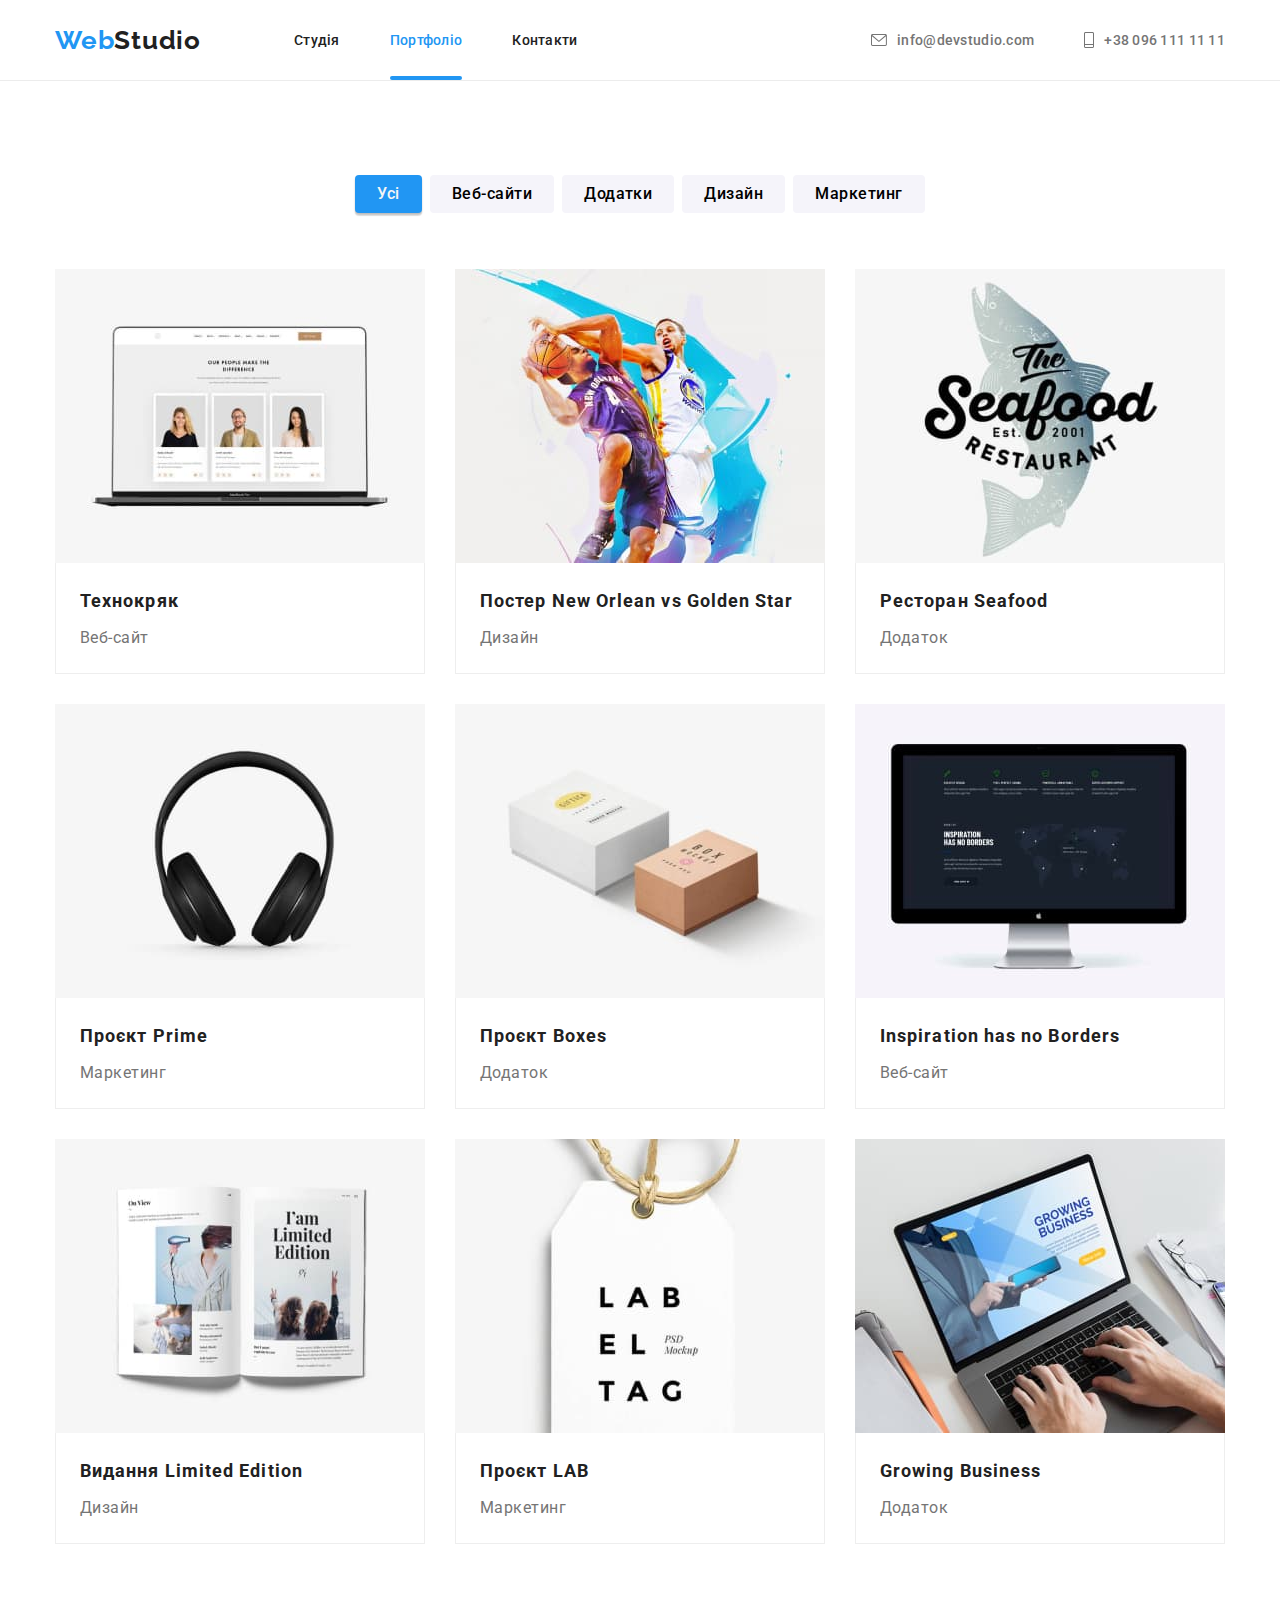
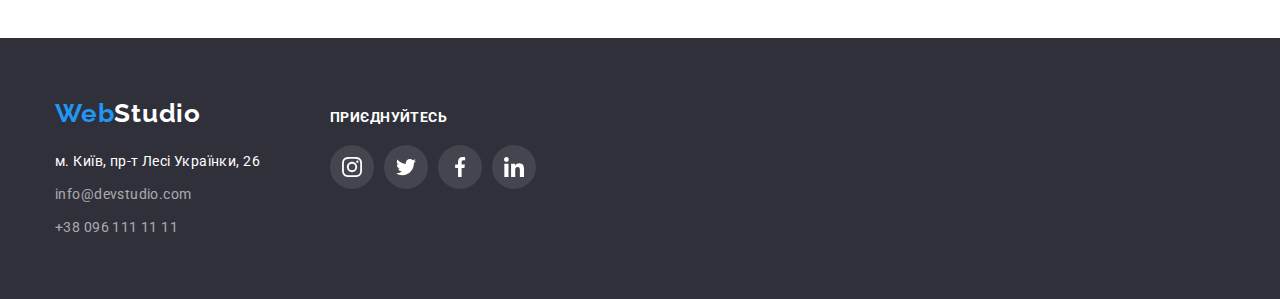
==== portfolio.html @ 5225bf41 "Initial commit" ====
<!DOCTYPE html>
<html lang="ek">
  <head>
    <meta charset="UTF-8" />
    <meta http-equiv="X-UA-Compatible" content="IE=edge" />
    <meta name="viewport" content="width=device-width, initial-scale=1.0" />
    <title>portfolio</title>

    <link rel="preconnect" href="https://fonts.googleapis.com" />
    <link rel="preconnect" href="https://fonts.gstatic.com" crossorigin />
    <link
      href="https://fonts.googleapis.com/css2?family=Raleway:wght@700&family=Roboto:wght@400;500;700;900&display=swap"
      rel="stylesheet"
    />

    <link rel="stylesheet" href="./CSS/modern-normalize.css" />

    <link rel="stylesheet" href="./CSS/style.css" />
  </head>
  <body>
    <!-- Шапка -->

    <header class="header">
      <div class="container container-head">
        <nav class="nav">
          <a class="logo-head" href="./index.html"><span class="accent">Web</span>Studio</a>
          <ul class="list-nav">
            <li class="item-nav">
              <a class="link-nav" href="./index.html">Студія</a>
            </li>
            <li class="item-nav ">
              <a class="link-nav active" href="./portfolio.html">Портфоліо</a>
            </li>
            <li class="item-nav">
              <a class="link-nav" href="">Контакти</a>
            </li>
          </ul>
        </nav>

        <ul class="list-contakt">
          <li class="item">
            <a
              class="link-address"
              href="mailto:info@devstudio.com"
              target="_blank"
              rel="noreferrer noopener"
            >
              <svg class="address-icons" width="16" height="12">
                <use href="./images/icons.svg#envelope"></use>
              </svg>

              info@devstudio.com</a
            >
          </li>
          <li class="item-tel">
            <a class="link-tel" href="tel:+380961111111" target="_blank" rel="noreferrer noopener">
              <svg class="tel-icons" width="10" height="16">
                <use href="./images/icons.svg#tel"></use>
              </svg>
              +38 096 111 11 11</a
            >
          </li>
        </ul>
      </div>
    </header>

    <!--Основа-->

    <main class="main">
      <section class="section main-nav">
        <div class="container">
          <h1 class="visually-hidden">Портфоліо</h1>
          <ul class="list-btn">
            <li class="item-btn">
              <button class="btn-all" type="button"><span class="text-all"> Усі </span></button>
            </li>
            <li class="item-btn">
              <button class="btn" type="button">Веб-сайти</button>
            </li>
            <li class="item-btn">
              <button class="btn" type="button">Додатки</button>
            </li>
            <li class="item-btn">
              <button class="btn" type="button">Дизайн</button>
            </li>
            <li class="item-btn">
              <button class="btn" type="button">Маркетинг</button>
            </li>
          </ul>

          <!--Проекти протфоліо-->

          <ul class="list-port">
            <li class="item-port">
              <div class="tomb-img">
              <img
                src="./images/portfolio/img-1.jpg"
                alt="на екрані фото трьох людей"
                class="img"
                width="370"
                height="294"
              />
              <div class="overlay">
                <p class="overlay-text">Ресурс пропонує комплексні пропозиції з різним рівнем функціоналу та сервісів. Все це дозволить відвідувачу отримати вичерпні відомості про компанію чи приватну особу.</p>
              </div>
              </div>
              <div class="bord">
                <h2 class="subject">Технокряк</h2>
                <p class="text-port">Веб-сайт</p>
              </div>
            </li>
            <li class="item-port">
              <div class="tomb-img">
              <img
                src="./images/portfolio/img-2.jpg"
                alt="два баскедболіста борються за мяч"
                class="img"
                width="370"
                height="294"
              />
              <div class="overlay">
                <p class="overlay-text">Ресурс пропонує комплексні пропозиції з різним рівнем функціоналу та сервісів. Все це дозволить відвідувачу отримати вичерпні відомості про компанію чи приватну особу.</p>
              </div>
              </div>
              <div class="bord">
                <h2 class="subject">Постер New Orlean vs Golden Star</h2>
                <p class="text-port">Дизайн</p>
              </div>
            </li>
            <li class="item-port">
              <div class="tomb-img">
              <img
                src="./images/portfolio/img-3.jpg"
                alt="логоти ресорану з робою"
                class="img"
                width="370"
                height="294"
              />
              <div class="overlay">
                <p class="overlay-text">Ресурс пропонує комплексні пропозиції з різним рівнем функціоналу та сервісів. Все це дозволить відвідувачу отримати вичерпні відомості про компанію чи приватну особу.</p>
              </div>
              </div>
              <div class="bord">
                <h2 class="subject">Ресторан Seafood</h2>
                <p class="text-port">Додаток</p>
              </div>
            </li>
            <li class="item-port">
              <div class="tomb-img">
              <img
                src="./images/portfolio/img-4.jpg"
                alt="наушники"
                class="img"
                width="370"
                height="294"
              />
              <div class="overlay">
                <p class="overlay-text">Ресурс пропонує комплексні пропозиції з різним рівнем функціоналу та сервісів. Все це дозволить відвідувачу отримати вичерпні відомості про компанію чи приватну особу.</p>
              </div>
              </div>
              <div class="bord">
                <h2 class="subject">Проєкт Prime</h2>
                <p class="text-port">Маркетинг</p>
              </div>
            </li>
            <li class="item-port">
              <div class="tomb-img">
              <img
                src="./images/portfolio/img-5.jpg"
                alt="дві коробки"
                class="img"
                width="370"
                height="294"
              />
              <div class="overlay">
                <p class="overlay-text">Ресурс пропонує комплексні пропозиції з різним рівнем функціоналу та сервісів. Все це дозволить відвідувачу отримати вичерпні відомості про компанію чи приватну особу.</p>
              </div>
              </div>
              <div class="bord">
                <h2 class="subject">Проєкт Boxes</h2>
                <p class="text-port">Додаток</p>
              </div>
            </li>
            <li class="item-port">
              <div class="tomb-img">
              <img
                src="./images/portfolio/img-6.jpg"
                alt="на екрані зображена карта світу"
                class="img"
                width="370"
                height="294"
              />
              <div class="overlay">
                <p class="overlay-text">Ресурс пропонує комплексні пропозиції з різним рівнем функціоналу та сервісів. Все це дозволить відвідувачу отримати вичерпні відомості про компанію чи приватну особу.</p>
              </div>
              </div>
              <div class="bord">
                <h2 class="subject">Inspiration has no Borders</h2>
                <p class="text-port">Веб-сайт</p>
              </div>
            </li>
            <li class="item-port">
              <div class="tomb-img">
              <img
                src="./images/portfolio/img-7.jpg"
                alt="розгорнута книга"
                class="img"
                width="370"
                height="294"
              />
              <div class="overlay">
                <p class="overlay-text">Ресурс пропонує комплексні пропозиції з різним рівнем функціоналу та сервісів. Все це дозволить відвідувачу отримати вичерпні відомості про компанію чи приватну особу.</p>
              </div>
              </div>
              <div class="bord">
                <h2 class="subject">Видання Limited Edition</h2>
                <p class="text-port">Дизайн</p>
              </div>
            </li>
            <li class="item-port">
              <div class="tomb-img">
              <img
                src="./images/portfolio/img-8.jpg"
                alt="бірка з логотипом"
                class="img"
                width="370"
                height="294"
              />
              <div class="overlay">
                <p class="overlay-text">Ресурс пропонує комплексні пропозиції з різним рівнем функціоналу та сервісів. Все це дозволить відвідувачу отримати вичерпні відомості про компанію чи приватну особу.</p>
              </div>
              </div>
              <div class="bord">
                <h2 class="subject">Проєкт LAB</h2>
                <p class="text-port">Маркетинг</p>
              </div>
            </li>
            <li class="item-port">
              <div class="tomb-img">
              <img
                src="./images/portfolio/img-9.jpg"
                alt="набирає на клавіатурі ноутбука"
                class="img"
                width="370"
                height="294"
              />
              <div class="overlay">
                <p class="overlay-text">Ресурс пропонує комплексні пропозиції з різним рівнем функціоналу та сервісів. Все це дозволить відвідувачу отримати вичерпні відомості про компанію чи приватну особу.</p>
              </div>
              </div>
              <div class="bord">
                <h2 class="subject">Growing Business</h2>
                <p class="text-port">Додаток</p>
              </div>
            </li>
          </ul>
        </div>
      </section>
    </main>

    <!-- Підвал -->

   <footer class="footer">
      <div class="container foot-wrap">
        <div class="contact">
        <a class="logo-foot" href="./index.html"><span class="accent">Web</span>Studio</a>
          <address class="cont">
            <ul class="list-cont">
              <li class="item-cont">
                <a class="link-cont" href="">м. Київ, пр-т Лесі Українки, 26</a>
              </li>
              <li class="item-cont">
                <a class="link-address-foot" href="mailto:info@devstudio.com">info@devstudio.com</a>
              </li>
              <li class="item-cont">
                <a class="link-tel-foot" href="tel:+380961111111">+38 096 111 11 11</a>
              </li>
            </ul>
          </address>
          </div>

          <div class="social-foot">
            <h2 class="title-foote">ПРИЄДНУЙТЕСЬ</h2>
            <ul class="socials list-foot">
              <li class="socilas-item-foot">
                <a
                  class="socials-link-foot"
                  href="https://www.instagram.com/"
                  target="_blank"
                  rel="noreferrer noopener"
                  aria-label="Instagram"
                >
                  <svg class="socials-icons-foot" width="20" height="20">
                    <use href="./images/icons.svg#instagram"></use>
                  </svg>
                </a>
              </li>
              <li class="socilas-item-foot">
                <a
                  class="socials-link-foot"
                  href="https://twitter.com/"
                  target="_blank"
                  rel="noreferrer noopener"
                  aria-label="Twitter"
                >
                  <svg class="socials-icons-foot" width="20" height="20">
                    <use href="./images/icons.svg#twitter"></use>
                  </svg>
                </a>
              </li>
              <li class="socilas-item-foot">
                <a
                  class="socials-link-foot"
                  href="https://www.facebook.com/"
                  target="_blank"
                  rel="noreferrer noopener"
                  aria-label="Facebook"
                >
                  <svg class="socials-icons-foot" width="20" height="20">
                    <use href="./images/icons.svg#facebook"></use></svg
                ></a>
              </li>
              <li class="socilas--foot">
                <a
                  class="socials-link-foot"
                  href="https://www.linkedin.com/"
                  target="_blank"
                  rel="noreferrer noopener"
                  aria-label="Linkedin"
                >
                  <svg class="socials-icons-foot" width="20" height="20">
                    <use href="./images/icons.svg#linkedin"></use></svg
                ></a>
              </li>
            </ul>
          </div>
        </div>
      </div>
    </footer>
  </body>
</html>
---- CSS/style.css ----
:root {
  --accent-color: #2196f3;
  --secondary-color: #f5f5f5;
  --primary-text-color: #212121;
  --secondary-text-color: #757575;
  --icons-color: #afb1b8;
  --backgraund-color: #ffffff;
  --animation: 250ms cubic-bezier(0.4, 0, 0.2, 1);
}

body {
  font-family: 'Roboto', sans-serif;
  font-style: normal;
  font-size: 14px;
  letter-spacing: 0.03em;
  color: var(--primary-text-color);
  background-color: var(--backgraund-color);
}
/* reset*/

html {
  box-sizing: border-box;
}

*,
*::after,
*::before {
  box-sizing: inherit;
}
h1,
h2,
h3,
h4,
h5,
h6,
p,
ul {
  padding-left: 0;
  margin: 0;
}

img {
  display: block;
  max-width: 100%;
  height: auto;
}

.container {
  width: 1200px;
  margin: 0 auto;
  padding: 0 15px;
}

/*   outline: 2px solid red; */

.section {
  padding: 94px 0px;
}

.visually-hidden {
  position: absolute;
  width: 1px;
  height: 1px;
  margin: -1px;
  border: 0;
  padding: 0;

  white-space: nowrap;
  clip-path: inset(100%);
  clip: rect(0 0 0 0);
  overflow: hidden;
}

ul {
  list-style: none;
  display: inline-flex;
}

/* Соціальці мережі*/

.socials {
  display: flex;
  justify-content: center;
  gap: 10px;
}

.socials-link {
  display: flex;
  justify-content: center;
  align-items: center;
  width: 44px;
  height: 44px;
  background-color: var(--backgraund-color);
  border-radius: 50%;
  fill: var(--icons-color);
  transition: color var(--animation), background-color var(--animation);
}

.socials-icons {
  /*fill: currentColor;*/
  transition: fill var(--animation), background-color var(--animation);
}

/* .socials-link:hover .socials-icons,
.socials-link:focus .socials-icons {
  fill: var(--accent-color);
}
  */

.socials-link:hover,
.socials-link:focus {
  background-color: var(--accent-color);
  fill: var(--backgraund-color);
}

/* Клієнти */

.icons-list {
  display: flex;
  justify-content: center;
  gap: 30px;
  flex-basis: calc((100% - 30px) / 6);
  /*fill: var(--icons-color);*/
  cursor: pointer;
}

/*.icons-item {
  display: flex;
  justify-content: center;
  align-items: center;
  width: 170px;
  height: 92px;
  border: 1px solid var(--icons-color);
  border-radius: 4px;
}
*/
.icons-link {
  display: flex;
  justify-content: center;
  align-items: center;
  width: 170px;
  height: 92px;
  fill: var(--icons-color);
  border: 1px solid var(--icons-color);
  border-radius: 4px;
  transition: color var(--animation), background-color var(--animation);
}

.cliens-icons {
  transition: fill var(--animation);
}

.icons-link:hover,
.icons-link:focus {
  fill: var(--accent-color);
  border-color: var(--accent-color);
}

.accent {
  color: var(--accent-color);
}

a {
  color: inherit;
  text-decoration: none;
}

.container-head {
  display: flex;
  align-items: center;
}

.link-nav:hover,
.link-nav:focus {
  color: var(--accent-color);
}

.link-tel:hover,
.link-tel:focus {
  color: var(--accent-color);
}

.link-address:hover,
.link-address:focus {
  color: var(--accent-color);
}

.address-icons {
  fill: currentColor;
}

.tel-icons {
  fill: currentColor;
}

.address-icons:hover,
.address-icons:focus {
  fill: var(--accent-color);
}

.tel-icons:hover,
.tel-icons:focus {
  fill: var(--accent-color);
}

.tel-icons {
  justify-content: center;
  align-items: center;
}
.item-tel {
  gap: 10px;
}

/* Шапка */

header {
  border-bottom: 1px solid #ececec;
}

.logo-head {
  font-family: 'Raleway';
  font-style: normal;
  font-weight: 700;
  font-size: 26px;
  line-height: calc(31 / 26);
  letter-spacing: 0.03em;
  margin-right: 93px;
}

.nav {
  display: flex;
  align-items: center;
}

.list-nav {
  gap: 50px;
}

.list-contakt {
  display: flex;
  align-items: center;
  justify-content: center;
  margin-left: auto;
  gap: 50px;
}

.active {
  position: relative;
  color: var(--accent-color);
}

/* .port {
  position: relative;
  color: var(--accent-color);
} */

.link-nav {
  font-weight: 500;
  font-size: 14px;
  line-height: calc(16 / 14);
  letter-spacing: 0.02em;
  padding-top: 20px;
  padding-bottom: 32px;
  transition: color var(--animation);
}

.link-nav.active::after {
  content: '';
  position: absolute;
  bottom: 0;
  left: 0;

  width: 100%;
  height: 4px;
  border-radius: 2px;
  background-color: var(--accent-color);
}

.link-address {
  display: flex;
  justify-content: center;
  align-items: center;
  gap: 10px;
  color: var(--secondary-text-color);
  font-weight: 500;
  font-size: 14px;
  line-height: calc(16 / 14);
  letter-spacing: 0.02em;
  padding-top: 32px;
  padding-bottom: 32px;
  transition: color var(--animation);
}

.link-tel {
  display: flex;
  justify-content: center;
  align-items: center;
  gap: 10px;
  color: var(--secondary-text-color);
  font-weight: 500;
  font-size: 14px;
  line-height: calc(16 / 14);
  letter-spacing: 0.02em;
  padding-top: 32px;
  padding-bottom: 32px;
  transition: color var(--animation);
}

/* Ефективні бізнесу */

.hero {
  max-width: 1600px;
  text-align: center;
  padding: 200px 0;
  background-color: #2f303a;
  background-image: linear-gradient(to right, rgba(48, 48, 58, 0.4), rgba(48, 48, 58, 0.4)),
    url(../images/main/Img.jpg);
  background-position: center;
  background-repeat: no-repeat;
  background-size: cover;
  margin: 0 auto;
}

.hero-title {
  width: 696px;
  font-weight: 900;
  font-size: 44px;
  line-height: calc(61 / 44);
  text-align: center;
  letter-spacing: 0.06em;
  text-transform: uppercase;
  color: var(--backgraund-color);
  margin-right: auto;
  margin-left: auto;
  margin-bottom: 30px;
}

.btns:hover,
.btns:focus {
  cursor: pointer;
}

.btns {
  width: 216px;
  min-height: 50px;
  letter-spacing: 0.06em;
  background: var(--accent-color);
  box-shadow: 0px 4px 4px rgba(0, 0, 0, 0.15);
  border-radius: 4px;
  border: 0;
  padding: 10px 32px;
  color: var(--backgraund-color);
}

/* Блок про нас */

.list-icon-about {
  display: flex;
  justify-content: center;
  gap: 30px;
  margin-bottom: 30px;
}

.item-icon-adout {
  display: flex;
  justify-content: center;
  align-items: center;
  width: 270px;
  height: 120px;
  border-radius: 4px;
  background-color: #f5f4fa;
  margin-bottom: 30px;
}

.list-about {
  display: flex;
  justify-content: center;
  gap: 30px;
  margin-bottom: 30px;
}

.item-about {
  width: calc((100% - 90px) / 4);
}

.title-about {
  font-size: 14px;
  line-height: calc(16 / 14);
  letter-spacing: 0.03em;
  text-transform: uppercase;
  margin-bottom: 10px;
}

.text-about {
  line-height: calc(24 / 14);
  letter-spacing: 0.03em;
  color: var(--secondary-text-color);
}

/* Блок чим ми займаймось */
.img {
  padding-top: 0;
}
.title-hero {
  font-weight: 700;
  font-size: 36px;
  line-height: calc(42 / 36);
  text-align: center;
  letter-spacing: 0.03em;
  margin-bottom: 50px;
}

.list-img {
  gap: 30px;
  padding-bottom: 0;
}

.tomb-work {
  position: relative;
}

.overlay-work {
  position: absolute;
  bottom: 0;
  left: 0;

  width: 100%;
  height: 70px;
  display: flex;
  justify-content: center;
  align-items: left;
  /* backdrop-filter: blur;*/
  background-color: rgba(47, 48, 58, 0.8);
  padding-top: 27px;
  padding-bottom: 27px;
}

.text-work {
  font-weight: 700;
  font-size: 14px;
  line-height: calc(16 / 14);
  color: var(--backgraund-color);
  letter-spacing: 0.03em;
  text-transform: uppercase;
}

/* Блок наша команда */

.team-wrap {
  padding-top: 30px;
  padding-bottom: 30px;
  padding-left: 32px;
  padding-right: 32px;
}

.section-team {
  background-color: #f5f4fa;
}

.title-team {
  font-weight: 500;
  font-size: 16px;
  line-height: calc(19 / 16);
  text-align: center;
  letter-spacing: 0.03em;
  color: var(--primary-text-color);
  margin-bottom: 10px;
}

.list-team {
  gap: 30px;
}

.item-team {
  width: calc((100% - 90px) / 4);
  box-shadow: 0px 1px 3px rgba(0, 0, 0, 0.12), 0px 1px 1px rgba(0, 0, 0, 0.14),
    0px 2px 1px rgba(0, 0, 0, 0.2);
  border-radius: 0px 0px 4px 4px;
  background: var(--backgraund-color);
}

.text-team {
  margin-bottom: 16px;
  font-weight: 400;
  font-size: 16px;
  line-height: calc(19 / 16);
  text-align: center;
  letter-spacing: 0.03em;
  color: var(--secondary-text-color);
}

/* Футер/підвал */

footer {
  padding-top: 60px;
  padding-bottom: 60px;
}
.foot-wrap {
  display: flex;
  align-items: baseline;
}

.footer {
  color: var(--backgraund-color);
  background: #2f303a;
  font-weight: 400;
  font-size: 14px;
  line-height: calc(24 / 14);
}

.cont {
  display: flex;
  margin-top: 20px;
  margin-right: 70px;
}

.list-cont {
  display: list-item;
  font-weight: 400;
  font-size: 14px;
  line-height: calc(24 / 14);
}

.logo-foot {
  font-family: 'Raleway';
  font-style: normal;
  font-weight: 700;
  font-size: 26px;
  line-height: calc(31 / 26);
  letter-spacing: 0.03em;
  color: var(--backgraund-color);
}

.item-cont {
  margin-bottom: 9px;
}
.item-cont:last-child {
  margin-bottom: 0;
}
.link-tel-foot {
  font-style: normal;
  font-weight: 400;
  font-size: 14px;
  line-height: calc(24 / 14);
  color: rgba(255, 255, 255, 0.6);
  transition: color var(--animation);
}

.link-address-foot {
  font-style: normal;
  font-weight: 400;
  font-size: 14px;
  line-height: calc(24 / 14);
  color: rgba(255, 255, 255, 0.6);
  transition: color var(--animation);
}

.link-address-foot:hover,
.link-address-foot:focus {
  color: var(--accent-color);
}

.link-tel-foot:hover,
.link-tel-foot:focus {
  color: var(--accent-color);
}

.link-cont {
  font-style: normal;
  font-weight: 400;
  font-size: 14px;
  line-height: calc(24 / 14);
  cursor: default;
}

.social-foot {
  display: flex;
  align-items: flex-start;
  flex-direction: column;
}

.title-foote {
  font-weight: 700;
  font-size: 14px;
  line-height: calc(16 / 14);
  letter-spacing: 0.03em;
  text-transform: uppercase;
  color: var(--backgraund-color);
  margin-bottom: 20px;
}

.socials-link-foot {
  display: flex;
  justify-content: center;
  align-items: center;
  width: 44px;
  height: 44px;
  background-color: rgba(255, 255, 255, 0.1);
  border-radius: 50%;
  fill: var(--backgraund-color);
  transition: color var(--animation), background-color var(--animation);
}

.socials-link-foot:hover,
.socials-link-foot:focus {
  background-color: var(--accent-color);
  fill: var(--backgraund-color);
}

.socials-icons-foot {
  transform: fill var(--animation);
}

/* портфоліо основа*/

.btn {
  font-style: normal;
  font-weight: 500;
  font-size: 16px;
  line-height: calc(26 / 16);
  text-align: center;
  letter-spacing: 0.03em;
  background: #f5f4fa;
  border-radius: 4px;
  border: 0;
  padding: 6px 22px;
  transition: color var(--animation), background var(--animation), box-shadow var(--animation);
}

.list-btn {
  display: flex;
  justify-content: center;
  gap: 8px;
  margin-bottom: 56px;
}

.list-port {
  display: flex;
  flex-wrap: wrap;
  gap: 30px;
  padding-left: 0;
}

.item-port {
  width: calc((100% - 60px) / 3);
  transition: box-shadow var(--animation);
}

.item-port:hover,
.item-port:focus {
  box-shadow: 0px 1px 1px rgba(0, 0, 0, 0.12), 0px 4px 4px rgba(0, 0, 0, 0.06),
    1px 4px 6px rgba(0, 0, 0, 0.16);
}

.bord {
  padding-top: 20px;
  padding-bottom: 20px;
  padding-left: 24px;
  padding-right: 24px;
  border-bottom: 1px solid #eeeeee;
  border-left: 1px solid #eeeeee;
  border-right: 1px solid #eeeeee;
}

.btn-all {
  font-weight: 500;
  font-size: 16px;
  line-height: calc(26 / 16);
  text-align: center;
  letter-spacing: 0.03em;
  background: var(--accent-color);
  box-shadow: 0px 3px 1px rgba(0, 0, 0, 0.1), 0px 1px 2px rgba(0, 0, 0, 0.08),
    0px 2px 2px rgba(0, 0, 0, 0.12);
  border-radius: 4px;
  border: 0;
  padding: 6px 22px;
  transition: color var(--animation), background var(--animation), box-shadow var(--animation);
}

.subject {
  font-size: 18px;
  line-height: calc(36 / 18);
  letter-spacing: 0.06em;
  margin-bottom: 4px;
}

.text-port {
  font-size: 16px;
  line-height: calc(30 / 16);
  letter-spacing: 0.03em;
  color: var(--secondary-text-color);
}

.text-all {
  font-weight: 500;
  font-size: 16px;
  line-height: calc(26 / 16);
  text-align: center;
  letter-spacing: 0.03em;
  color: var(--secondary-color);
}

.btn:hover,
.btn:focus {
  font-weight: 500;
  font-size: 16px;
  line-height: calc(26 / 16);
  text-align: center;
  letter-spacing: 0.03em;
  background: var(--accent-color);
  color: #ffffff;
  cursor: pointer;
  box-shadow: 0px 3px 1px rgba(0, 0, 0, 0.1), 0px 1px 2px rgba(0, 0, 0, 0.08),
    0px 2px 2px rgba(0, 0, 0, 0.12);
}

.btn-all:hover,
.btn-all:focus {
  color: var(--secondary-color);
  background: var(--accent-color);
  cursor: pointer;
  box-shadow: 0px 3px 1px rgba(0, 0, 0, 0.1), 0px 1px 2px rgba(0, 0, 0, 0.08),
    0px 2px 2px rgba(0, 0, 0, 0.12);
}

.tomb-img {
  position: relative;
  overflow: hidden;
}

.overlay {
  position: absolute;
  top: 0;
  left: 0;

  transform: translateY(100%);

  width: 100%;
  height: 100%;

  transition: transform var(--animation);

  display: flex;
  justify-content: center;
  align-items: left;
  /* backdrop-filter: blur;*/
  background-color: rgba(33, 150, 243, 0.9);
  padding: 63px 24px;
}

.item-port:hover .overlay {
  transform: translateY(0);
}
.overlay-text {
  font-size: 18px;
  line-height: calc(28 / 18);
  color: var(--backgraund-color);
}
/* modals*/

.backdrop {
  position: fixed;
  top: 0;
  left: 0;
  z-index: 1000;
  /*display: flex;
  justify-content: center;
  align-items: center; */

  width: 100%;
  height: 100%;
  background-color: rgba(0, 0, 0, 0.2);
  transition: visibility var(--animation), opacity var(--animation);
}
.backdrop.is-hidden {
  opacity: 0;
  pointer-events: none;
  visibility: hidden;
}

.modal {
  position: absolute;
  top: 50%;
  left: 50%;
  transform: translate(-50%, -50%);
  width: 528px;
  height: 581px;
  background-color: var(--backgraund-color);
  border-radius: 4px;
  box-shadow: ;
}

.modal-btn {
  position: absolute;
  top: 10px;
  right: 10px;
  width: 30px;
  height: 30px;
  display: flex;
  justify-content: center;
  align-items: center;

  padding: 0;
  background-color: var(--backgraund-color);

  border-radius: 50%;
  border: 1px Solid rgba(0, 0, 0, 0.1);
  cursor: pointer;
}
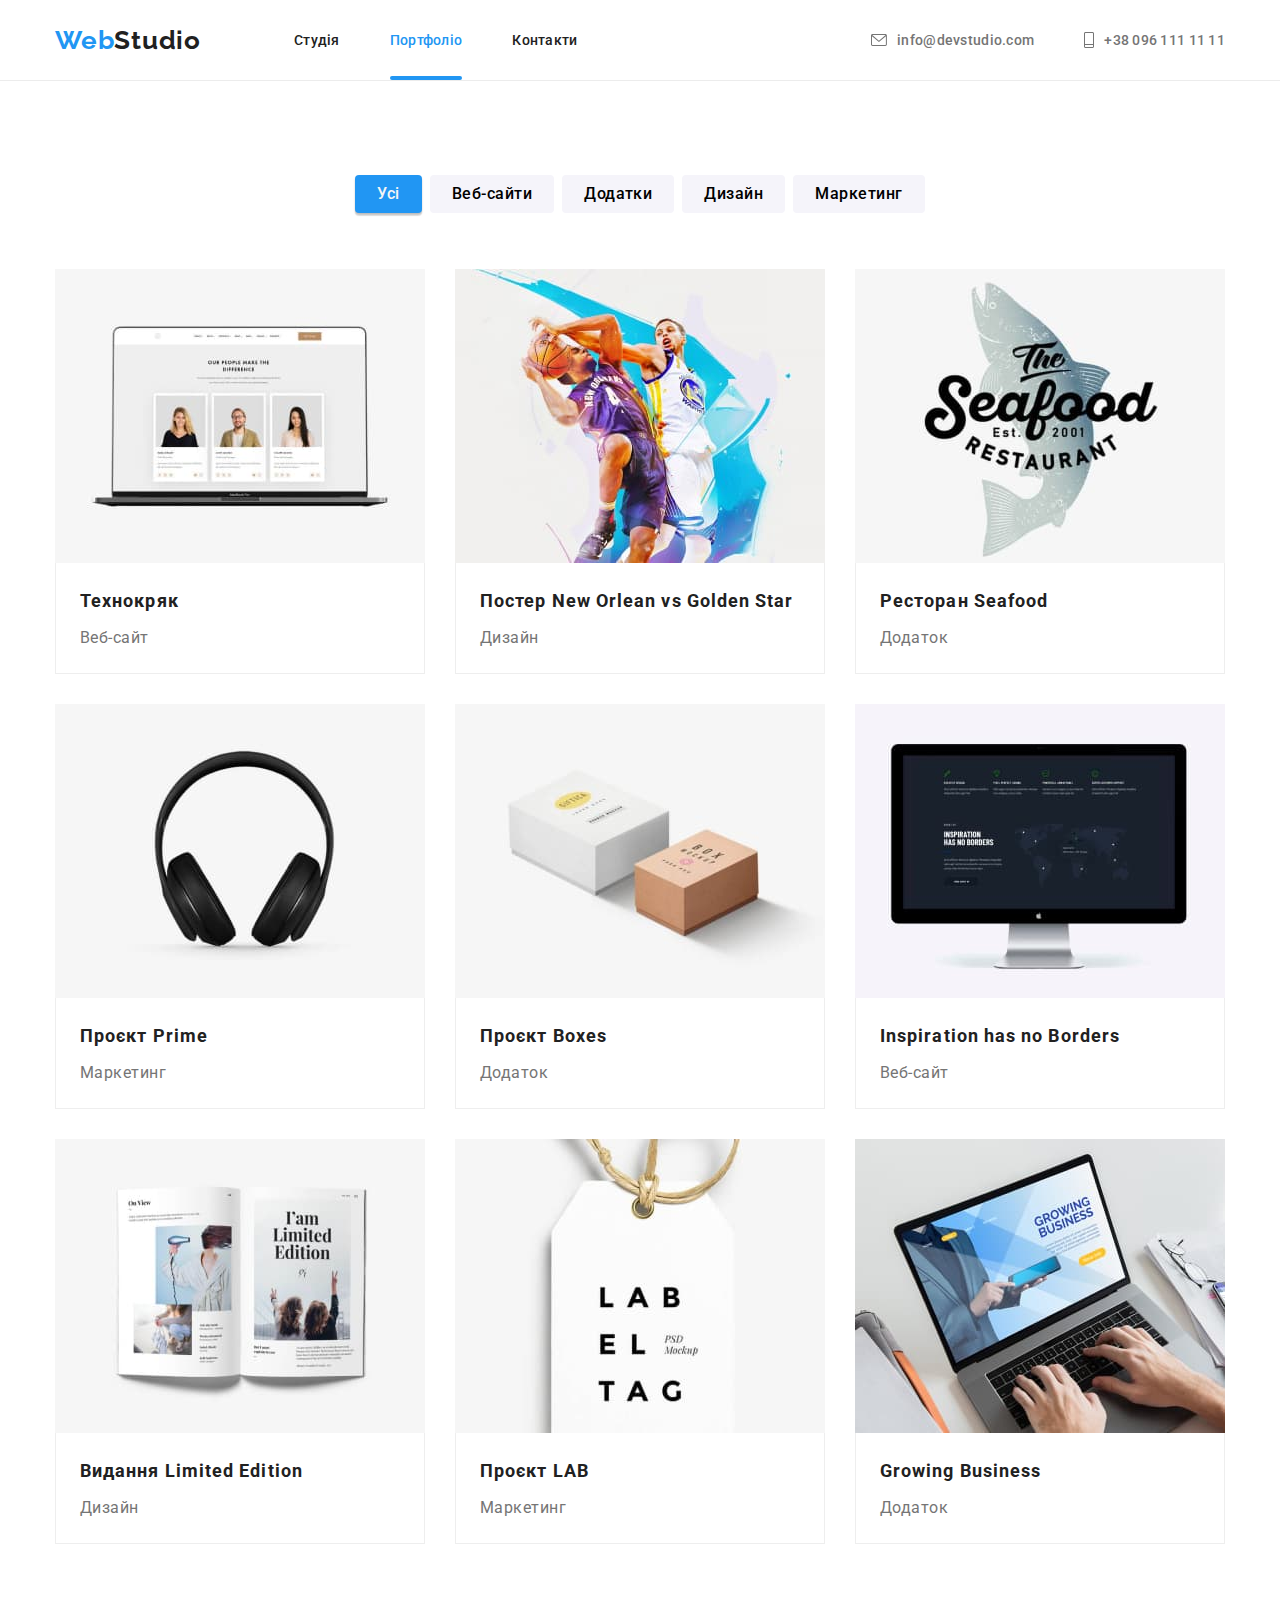
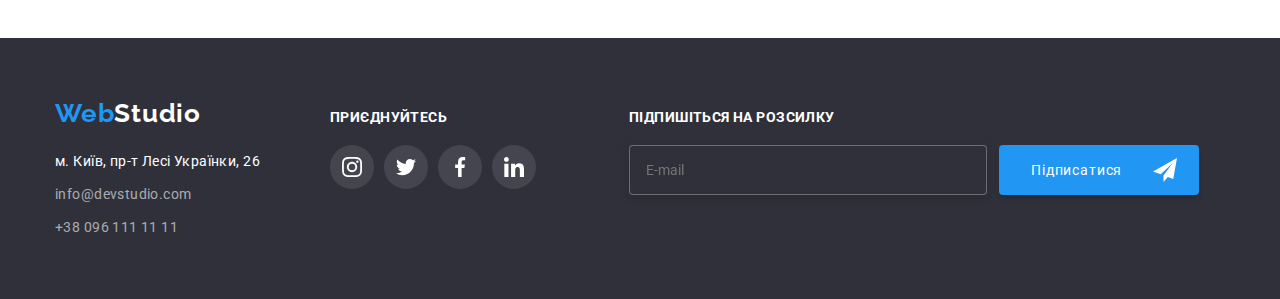
==== commit 862b84ad: "hw-06 в протфоліо  скопіював футре" ====
--- a/portfolio.html
+++ b/portfolio.html
@@ -277,7 +277,7 @@
               </li>
             </ul>
           </address>
-          </div>
+        </div>
 
           <div class="social-foot">
             <h2 class="title-foote">ПРИЄДНУЙТЕСЬ</h2>
@@ -334,7 +334,21 @@
               </li>
             </ul>
           </div>
-        </div>
+
+          <form class="form-footer" name="form-emil">
+            <strong class="form-footer-title">Підпишіться на розсилку</strong>
+
+              <div class="form-footer-group" role="group">
+                <lable class="form-footer-field">
+                  <input type="email" class="form-footer-input" name="email" placeholder="E-mail">
+                </lable>
+              
+              <button class="footer-btn" type="submit">Підписатися</button>
+              <svg class="footer-btn-icons" width="24" height="24" >
+                <use href="./images/icons.svg#send"></use>
+              </svg>
+              <div>
+          </form>
       </div>
     </footer>
   </body>
--- a/CSS/style.css
+++ b/CSS/style.css
@@ -5,6 +5,7 @@
   --secondary-text-color: #757575;
   --icons-color: #afb1b8;
   --backgraund-color: #ffffff;
+  --backgraund-secondary-color: #2f303a;
   --animation: 250ms cubic-bezier(0.4, 0, 0.2, 1);
 }
 
@@ -502,7 +503,7 @@
 
 .footer {
   color: var(--backgraund-color);
-  background: #2f303a;
+  background: var(--backgraund-secondary-color);
   font-weight: 400;
   font-size: 14px;
   line-height: calc(24 / 14);
@@ -577,6 +578,7 @@
   display: flex;
   align-items: flex-start;
   flex-direction: column;
+  margin-right: 93px;
 }
 
 .title-foote {
@@ -609,6 +611,69 @@
 
 .socials-icons-foot {
   transform: fill var(--animation);
+}
+
+.form-footer {
+  display: flex;
+  flex-direction: column;
+}
+
+.form-footer-title {
+  font-size: 14px;
+  line-height: calc(16 / 14);
+  letter-spacing: 0.03em;
+  text-transform: uppercase;
+  margin-bottom: 20px;
+}
+
+.form-footer-group {
+  display: flex;
+  position: relative;
+  align-items: center;
+  gap: 12px;
+}
+
+.form-footer-input {
+  width: 358px;
+  height: 50px;
+  padding-left: 16px;
+
+  box-sizing: border-box;
+  border: 1px solid rgba(255, 255, 255, 0.3);
+  filter: drop-shadow(0px 4px 4px rgba(0, 0, 0, 0.15));
+
+  border-radius: 4px;
+  background-color: var(--backgraund-secondary-color);
+  color: var(--backgraund-color);
+}
+
+.footer-btn {
+  display: flex;
+  align-items: center;
+  justify-content: flex-start;
+  margin: 0 auto;
+  width: 200px;
+  min-height: 50px;
+  letter-spacing: 0.06em;
+  gap: 10px;
+
+  background: var(--accent-color);
+  box-shadow: 0px 4px 4px rgba(0, 0, 0, 0.15);
+  border-radius: 4px;
+  border: 0;
+  padding: 10px 32px;
+  color: var(--backgraund-color);
+  /*cursor: pointer;*/
+}
+
+.footer-btn:hover,
+.footer-btn:focus {
+  cursor: pointer;
+}
+
+.footer-btn-icons {
+  position: absolute;
+  right: 34px;
 }
 
 /* портфоліо основа*/
@@ -780,6 +845,7 @@
 
 .modal {
   position: absolute;
+  padding: 40px;
   top: 50%;
   left: 50%;
   transform: translate(-50%, -50%);
@@ -787,7 +853,8 @@
   height: 581px;
   background-color: var(--backgraund-color);
   border-radius: 4px;
-  box-shadow: ;
+  box-shadow: 0px 1px 3px rgba(0, 0, 0, 0.12), 0px 1px 1px rgba(0, 0, 0, 0.14),
+    0px 2px 1px rgba(0, 0, 0, 0.2);
 }
 
 .modal-btn {
@@ -807,3 +874,169 @@
   border: 1px Solid rgba(0, 0, 0, 0.1);
   cursor: pointer;
 }
+
+/*label {
+  display: block;
+}
+
+.register-form {
+  padding: 40px;
+}*/
+
+.register-form-title {
+  display: block;
+  text-align: center;
+  font-weight: 700;
+  font-size: 20px;
+  line-height: calc(23 / 20);
+  text-align: center;
+  letter-spacing: 0.03em;
+  color: var(--primary-text-color);
+  margin-bottom: 12px;
+}
+
+.register-form-grpup {
+  display: flex;
+  flex-direction: column;
+  margin-bottom: 20px;
+}
+
+.register-form-field {
+  position: relative;
+  display: block;
+}
+
+.register-form-lable {
+  display: block;
+  margin-bottom: 4px;
+  font-weight: 400;
+  font-size: 12px;
+
+  line-height: calc(14 / 12);
+  letter-spacing: 0.01em;
+  color: var(--secondary-text-color);
+}
+
+.register-form-field:last-child {
+  margin-bottom: 0;
+}
+
+.register-form-input {
+  width: 100%;
+  height: 40px;
+  padding-left: 42px;
+  padding-right: 42px;
+
+  border: 1px solid rgba(33, 33, 33, 0.2);
+  border-radius: 4px;
+  outline: transparent;
+
+  transition: border-color var(--animation);
+  margin-bottom: 10px;
+}
+
+.register-form-input:focus {
+  border-color: var(--accent-color);
+}
+
+.register-form-icons {
+  position: absolute;
+  bottom: 21px;
+  left: 10px;
+
+  transition: fill var(--animation);
+}
+
+.register-form-input:focus + .register-form-icons {
+  fill: var(--accent-color);
+}
+
+.register-form-message {
+  display: block;
+  resize: none;
+  width: 100%;
+  height: 130px;
+  padding: 12px 16px;
+
+  border: 1px solid rgba(33, 33, 33, 0.2);
+  border-radius: 4px;
+  outline: transparent;
+
+  transition: border-color var(--animation);
+}
+
+.register-form-message:focus {
+  border-color: var(--accent-color);
+}
+
+.register-form-agreement {
+  display: flex;
+  align-items: center;
+  justify-content: center;
+  margin-bottom: 30px;
+  position: relative;
+  gap: 10px;
+}
+
+.icon-cheked {
+  opacity: 0;
+  fill: var(--accent-color);
+  transition: opacity var(--animation);
+}
+
+.register-form-checkbox:checked + .register-form-icons-checkbox .icon-cheked {
+  opacity: 1;
+}
+
+.icon-uncheked {
+  opacity: 1;
+  transition: opacity var(--animation);
+}
+
+.register-form-checkbox:checked + .register-form-icons-checkbox .icon-uncheked {
+  opacity: 0;
+}
+
+.register-form-desc {
+  user-select: none;
+
+  font-size: 14px;
+  line-height: calc(24 / 14);
+  letter-spacing: 0.03em;
+}
+
+.register-form-link {
+  color: var(--accent-color);
+  text-decoration: underline;
+}
+
+.register-form-icons-checkbox {
+  position: absolute;
+  top: 5px;
+  left: 10px;
+
+  transition: fill var(--animation);
+}
+
+/*.register-form-checkbox:focus + .register-form-icons-checkbox {
+  fill: var(--accent-color);
+}*/
+
+.register-form-btn {
+  display: block;
+  margin: 0 auto;
+  width: 200px;
+  min-height: 50px;
+  letter-spacing: 0.06em;
+  background: var(--accent-color);
+  box-shadow: 0px 4px 4px rgba(0, 0, 0, 0.15);
+  border-radius: 4px;
+  border: 0;
+  padding: 10px 32px;
+  color: var(--backgraund-color);
+}
+
+.register-form-btn:hover,
+.register-form-btn:focus {
+  cursor: pointer;
+}
